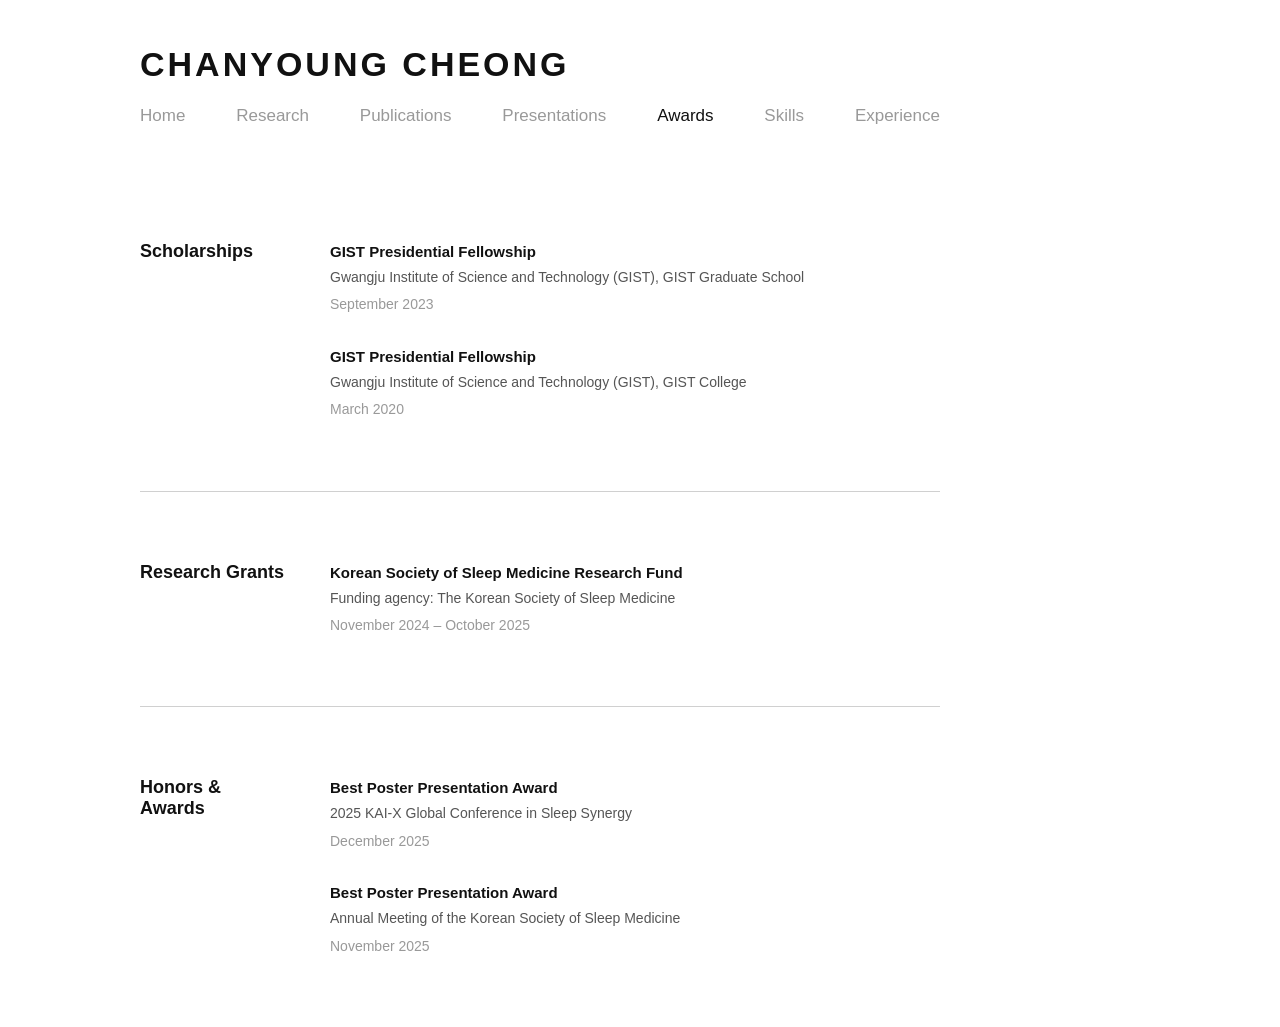
==== awards.html @ b1480b2e "awards typo" ====
<!DOCTYPE html>
<html lang="en">

<head>
    <meta charset="UTF-8">
    <meta name="color-scheme" content="light">
    <meta name="viewport" content="width=device-width, initial-scale=1.0">

    <title>Awards | Chanyoung Cheong</title>

    <link rel="stylesheet" href="css/style.css">
</head>

<body>

    <!-- =========================
         Navigation
    ========================== -->
    <header class="site-header">

        <div class="navbar">

            <a href="index.html" class="site-name">
                CHANYOUNG CHEONG
            </a>

            <nav class="nav-links">
                <a href="index.html">Home</a>
                <a href="research.html">Research</a>
                <a href="publications.html">Publications</a>
                <a href="presentations.html">Presentations</a>
                <a href="awards.html" class="active">Awards</a>
                <a href="skills.html">Skills</a>
                <a href="experience.html">Experience</a>
            </nav>

        </div>

    </header>


    <main class="awards-page">


        <!-- =========================
             Scholarships
        ========================== -->
        <section class="content-section">

            <div class="section-grid">

                <div class="section-title">
                    <h2>Scholarships</h2>
                </div>

                <div class="section-content">

                    <div class="award-list">

                        <div class="award-item">
                            <h3>
                                GIST Presidential Fellowship
                            </h3>

                            <p>
                                Gwangju Institute of Science and Technology (GIST),
                                GIST Graduate School
                            </p>

                            <p class="award-date">
                                September 2023
                            </p>
                        </div>


                        <div class="award-item">
                            <h3>
                                GIST Presidential Fellowship
                            </h3>

                            <p>
                                Gwangju Institute of Science and Technology (GIST),
                                GIST College
                            </p>

                            <p class="award-date">
                                March 2020
                            </p>
                        </div>

                    </div>

                </div>

            </div>

        </section>


        <!-- =========================
             Research Grants
        ========================== -->
        <section class="content-section">

            <div class="section-grid">

                <div class="section-title">
                    <h2>Research Grants</h2>
                </div>

                <div class="section-content">

                    <div class="award-list">

                        <div class="award-item">
                            <h3>
                                Korean Society of Sleep Medicine Research Fund
                            </h3>

                            <p>
                                Funding agency: The Korean Society of Sleep Medicine
                            </p>

                            <p class="award-date">
                                November 2024 – October 2025
                            </p>
                        </div>

                    </div>

                </div>

            </div>

        </section>


        <!-- =========================
             Honors & Awards
        ========================== -->
        <section class="content-section">

            <div class="section-grid">

                <div class="section-title">
                    <h2>Honors &amp; Awards</h2>
                </div>

                <div class="section-content">

                    <div class="award-list">

                        <div class="award-item">
                            <h3>
                                Best Poster Presentation Award
                            </h3>

                            <p>
                                2025 KAI-X Global Conference in Sleep Synergy
                            </p>

                            <p class="award-date">
                                December 2025
                            </p>
                        </div>


                        <div class="award-item">
                            <h3>
                                Best Poster Presentation Award
                            </h3>

                            <p>
                                Annual Meeting of the Korean Society of Sleep Medicine
                            </p>

                            <p class="award-date">
                                November 2025
                            </p>
                        </div>

                    </div>

                </div>

            </div>

        </section>


    </main>

</body>

</html>
---- css/style.css ----
/* =========================
   RESET
========================= */

* {
    margin: 0;
    padding: 0;
    box-sizing: border-box;
}

html {
    scroll-behavior: smooth;
    background-color: #fff;
    color-scheme: light;
}

body {
    font-family: Arial, Helvetica, sans-serif;
    color: #111;
    background-color: #fff;
}

a {
    color: inherit;
    text-decoration: none;
}


/* =========================
   GLOBAL VARIABLES
========================= */

:root {
    --page-width: 800px;
    --layout-width: 1000px;

    --desktop-side-gap: 40px;
    --tablet-side-gap: 25px;
    --mobile-side-gap: 20px;

    --divider: #d0d0d0;
    --text-gray: #555;
    --muted-gray: #999;
}


/* =========================
   SHARED PAGE ALIGNMENT

   Home / Research / Publications
   all use exactly the same
   left and right boundaries.
========================= */

.navbar,
.hero,
.content-section,
.research-section,
.research-category,
.publication-category,
.publication-year-section,
.manuscript-section {
    width: min(
        var(--page-width),
        calc(100% - 80px)
    );

    margin-left: max(
        var(--desktop-side-gap),
        calc((100% - var(--layout-width)) / 2)
    );

    margin-right: 0;
}


/* =========================
   HEADER
========================= */

.site-header {
    width: 100%;
}

.navbar {
    padding: 45px 0;

    display: flex;
    flex-direction: column;
    align-items: stretch;

    gap: 22px;
}

.site-name {
    font-size: 34px;
    font-weight: 700;
    letter-spacing: 3px;

    white-space: nowrap;

    align-self: flex-start;
}

.nav-links {
    width: 100%;

    display: flex;
    align-items: center;
    justify-content: space-between;

    gap: 18px;
}

.nav-links a {
    font-size: 17px;
    color: var(--muted-gray);

    transition: color 0.2s ease;
}

.nav-links a:hover,
.nav-links a.active {
    color: #111;
}


/* =========================
   HOME HERO
========================= */

.hero {
    margin-top: 50px;
}

.hero-image {
    width: 100%;
}

.hero-image img {
    width: 100%;
    height: auto;

    display: block;
}

.hero + .content-section {
    padding-top: 50px;
}


/* =========================
   HOME CONTENT
========================= */

.content-section {
    padding: 70px 0;

    border-bottom: 1px solid var(--divider);
}

.section-grid {
    display: grid;

    /*
       150px title
       40px gap
       remaining width = content
    */
    grid-template-columns: 150px minmax(0, 1fr);

    gap: 40px;
}

.section-title h2 {
    font-size: 18px;
    font-weight: 600;
    line-height: 1.15;
}

.section-content {
    width: 100%;
    min-width: 0;
}

.section-content p {
    margin-bottom: 15px;

    font-size: 14px;
    line-height: 1.6;

    color: var(--text-gray);
}

.section-content .lead {
    font-size: 19px;
    line-height: 1.5;

    color: #111;
}


/* =========================
   ABOUT
========================= */

.about-section .section-content p,
.about-section .section-content .lead {
    text-align: justify;
}


/* =========================
   TIMELINE
   Affiliations / Education /
   Research Experience
========================= */

.timeline-item {
    display: grid;

    grid-template-columns: 125px minmax(0, 1fr);

    gap: 25px;

    margin-bottom: 35px;
}

.timeline-item:last-child {
    margin-bottom: 0;
}

.timeline-year {
    font-size: 14px;
    line-height: 1.35;

    color: var(--muted-gray);

    white-space: nowrap;
}

.timeline-item h3 {
    font-size: 15px;
    font-weight: 600;

    margin-bottom: 3px;
}

.timeline-item p {
    margin: 0;
}

.education-detail {
    margin-top: 8px !important;

    color: #777 !important;
}


/* =========================
   PROFESSIONAL MEMBERSHIPS
========================= */

.membership-list {
    list-style: none;

    padding: 0;
    margin: 0;
}

.membership-list li {
    font-size: 15px;
    line-height: 1.6;

    color: #111;
}


/* =========================
   CONTACT
========================= */

.contact-section {
    border-bottom: none;
    padding-bottom: 60px;
}

.contact-list {
    display: flex;
    flex-direction: column;

    gap: 10px;
}

.contact-item {
    display: grid;

    grid-template-columns: 120px minmax(0, 1fr);

    gap: 25px;

    font-size: 14px;
    line-height: 1.6;
}

.contact-label {
    color: #111;
    font-weight: 600;
}

.contact-item a {
    color: var(--text-gray);
}

.contact-item a:hover {
    color: #111;

    text-decoration: underline;
}


/* =========================
   RESEARCH PAGE
========================= */

.research-page {
    padding-bottom: 120px;
}

.research-section {
    padding: 70px 0;

    border-bottom: 1px solid var(--divider);
}

.research-section:last-child {
    border-bottom: none;
}

.research-text {
    display: grid;

    /*
       150px title
       55px gap
       remaining width = body

       This keeps the right boundary
       fixed at exactly 800px.
    */
    grid-template-columns: 150px minmax(0, 1fr);

    gap: 55px;

    margin-bottom: 40px;
}

.research-description {
    width: 100%;
    min-width: 0;
}

.research-description p {
    margin-bottom: 14px;

    font-size: 14px;
    line-height: 1.7;

    color: var(--text-gray);

    text-align: justify;
}

.research-description p:last-child {
    margin-bottom: 0;
}

.research-image {
    width: 100%;
}

.research-image img {
    width: 100%;
    height: auto;

    display: block;
}


/* Optional placeholder
   for unfinished research figures
*/

.research-image-placeholder {
    width: 100%;
    aspect-ratio: 16 / 7;

    background: #eee;

    display: flex;
    align-items: center;
    justify-content: center;

    font-size: 14px;
    color: var(--muted-gray);
}


/* =========================
   RESEARCH CATEGORY HEADINGS
========================= */

.research-category {
    padding-top: 55px;
    padding-bottom: 10px;
}

.research-category h1 {
    font-size: 22px;
    font-weight: 600;

    line-height: 1.2;

    letter-spacing: 0.2px;
}

.previous-research-category {
    margin-top: 30px;

    padding-top: 55px;
}


/* =========================
   PUBLICATIONS PAGE
========================= */

.publications-page {
    padding-bottom: 120px;
}


/* =========================
   PUBLICATION CATEGORY
   Peer-Reviewed Articles /
   Conference Abstracts
========================= */

.publication-category {
    padding-top: 55px;
    padding-bottom: 20px;
}

.publication-category h1 {
    font-size: 22px;
    font-weight: 600;

    line-height: 1.2;
}


/* =========================
   PUBLICATION YEAR
========================= */

.publication-year-section {
    display: grid;

    /*
       Same geometry as Research:

       150px year
       55px gap
       remaining width = citations
    */
    grid-template-columns: 150px minmax(0, 1fr);

    gap: 55px;

    padding: 35px 0;

    border-bottom: 1px solid var(--divider);
}

.publication-year-section:last-child {
    border-bottom: none;
}

.publication-year h2 {
    font-size: 18px;
    font-weight: 600;

    line-height: 1.15;
}


/* =========================
   PUBLICATION ENTRIES
========================= */

.publication-list {
    min-width: 0;

    display: flex;
    flex-direction: column;

    gap: 18px;
}

.publication-item {
    font-size: 14px;
    line-height: 1.7;

    color: var(--text-gray);
}

.publication-item strong {
    font-weight: 700;
}

.publication-item em {
    color: #111;
}


/* DOI / external links */

.publication-item a {
    color: inherit;
}

.publication-item a:hover {
    color: #111;

    text-decoration: underline;
}


/* =========================
   MANUSCRIPT SECTION
   Currently unused,
   but retained for future use
========================= */

.manuscript-section {
    padding: 35px 0 70px;

    border-bottom: 1px solid var(--divider);
}

.restricted-access-link {
    display: inline-block;

    margin-top: 18px;

    font-size: 14px;
    font-weight: 600;

    border-bottom: 1px solid #111;
}


/* =========================
   TABLET
========================= */

@media (max-width: 900px) {

    /*
       All major page elements
       remain perfectly aligned.
    */

    .navbar,
    .hero,
    .content-section,
    .research-section,
    .research-category,
    .publication-category,
    .publication-year-section,
    .manuscript-section {
        width: calc(100% - 50px);

        margin-left: var(--tablet-side-gap);
        margin-right: 0;
    }


    .nav-links {
        flex-wrap: wrap;

        justify-content: flex-start;

        gap: 15px 22px;
    }

}


/* =========================
   MOBILE
========================= */

@media (max-width: 700px) {

    /*
       Shared mobile alignment
    */

    .navbar,
    .hero,
    .content-section,
    .research-section,
    .research-category,
    .publication-category,
    .publication-year-section,
    .manuscript-section {
        width: calc(100% - 40px);

        margin-left: var(--mobile-side-gap);
        margin-right: 0;
    }


    /* Header */

    .navbar {
        padding: 30px 0;

        gap: 18px;
    }

    .site-name {
        font-size: 24px;

        letter-spacing: 2px;
    }

    .nav-links {
        justify-content: flex-start;

        gap: 12px 18px;
    }

    .nav-links a {
        font-size: 13px;
    }


    /* Hero */

    .hero {
        margin-top: 30px;
    }


    /* Content */

    .content-section,
    .research-section {
        padding: 55px 0;
    }


    /* Home / Research grids */

    .section-grid,
    .research-text {
        grid-template-columns: 1fr;

        gap: 25px;
    }

    .research-text {
        margin-bottom: 30px;
    }


    /* Timeline */

    .timeline-item {
        grid-template-columns: 1fr;

        gap: 8px;
    }

    .timeline-year {
        white-space: normal;
    }


    /* Text alignment */

    .about-section .section-content p,
    .about-section .section-content .lead,
    .research-description p {
        text-align: left;
    }


    /* Contact */

    .contact-item {
        grid-template-columns: 1fr;

        gap: 2px;
    }


    /* Research */

    .research-category h1 {
        font-size: 20px;
    }

    .research-image-placeholder {
        aspect-ratio: 4 / 3;
    }


    /* Publications */

    .publication-category h1 {
        font-size: 20px;
    }

    .publication-year-section {
        grid-template-columns: 1fr;

        gap: 18px;

        padding: 30px 0;
    }

}

/* =========================
   AWARDS
========================= */

.award-list {
    display: flex;
    flex-direction: column;
    gap: 30px;
}

.awards-page .content-section:last-child {
    border-bottom: none;
}

.award-item h3 {
    font-size: 15px;
    font-weight: 600;
    line-height: 1.4;

    margin-bottom: 4px;
}

.award-item p {
    margin: 0;

    font-size: 14px;
    line-height: 1.6;

    color: var(--text-gray);
}

.award-date {
    margin-top: 5px !important;

    color: var(--muted-gray) !important;
}

/* =========================
   SKILLS
========================= */

.skills-presentation-list {
    list-style: none;
    margin: 0;
    padding: 0;

    font-size: 14px;
    line-height: 1.7;

    color: var(--text-gray);
}

.skills-presentation-list li {
    margin-bottom: 18px;
}

.skills-presentation-list li:last-child {
    margin-bottom: 0;
}

.skills-presentation-list strong {
    font-weight: 600;
    color: #111;
}

/* =========================
   EXPERIENCE
========================= */

.experience-list {
    display: flex;
    flex-direction: column;
    gap: 35px;
}

.experience-page .content-section:last-child {
    border-bottom: none;
}

.experience-item {
    display: grid;
    grid-template-columns: 125px minmax(0, 1fr);
    gap: 25px;
}

.experience-date {
    font-size: 14px;
    line-height: 1.35;
    color: var(--muted-gray);
    white-space: nowrap;
}

.experience-details {
    min-width: 0;
}

.experience-details h3 {
    font-size: 15px;
    font-weight: 600;
    line-height: 1.4;

    margin-bottom: 4px;
}

.experience-details p {
    margin: 0;

    font-size: 14px;
    line-height: 1.6;

    color: var(--text-gray);
}


/* =========================
   EXPERIENCE MOBILE
========================= */

@media (max-width: 700px) {

    .experience-item {
        grid-template-columns: 1fr;
        gap: 8px;
    }

    .experience-date {
        white-space: normal;
    }
}
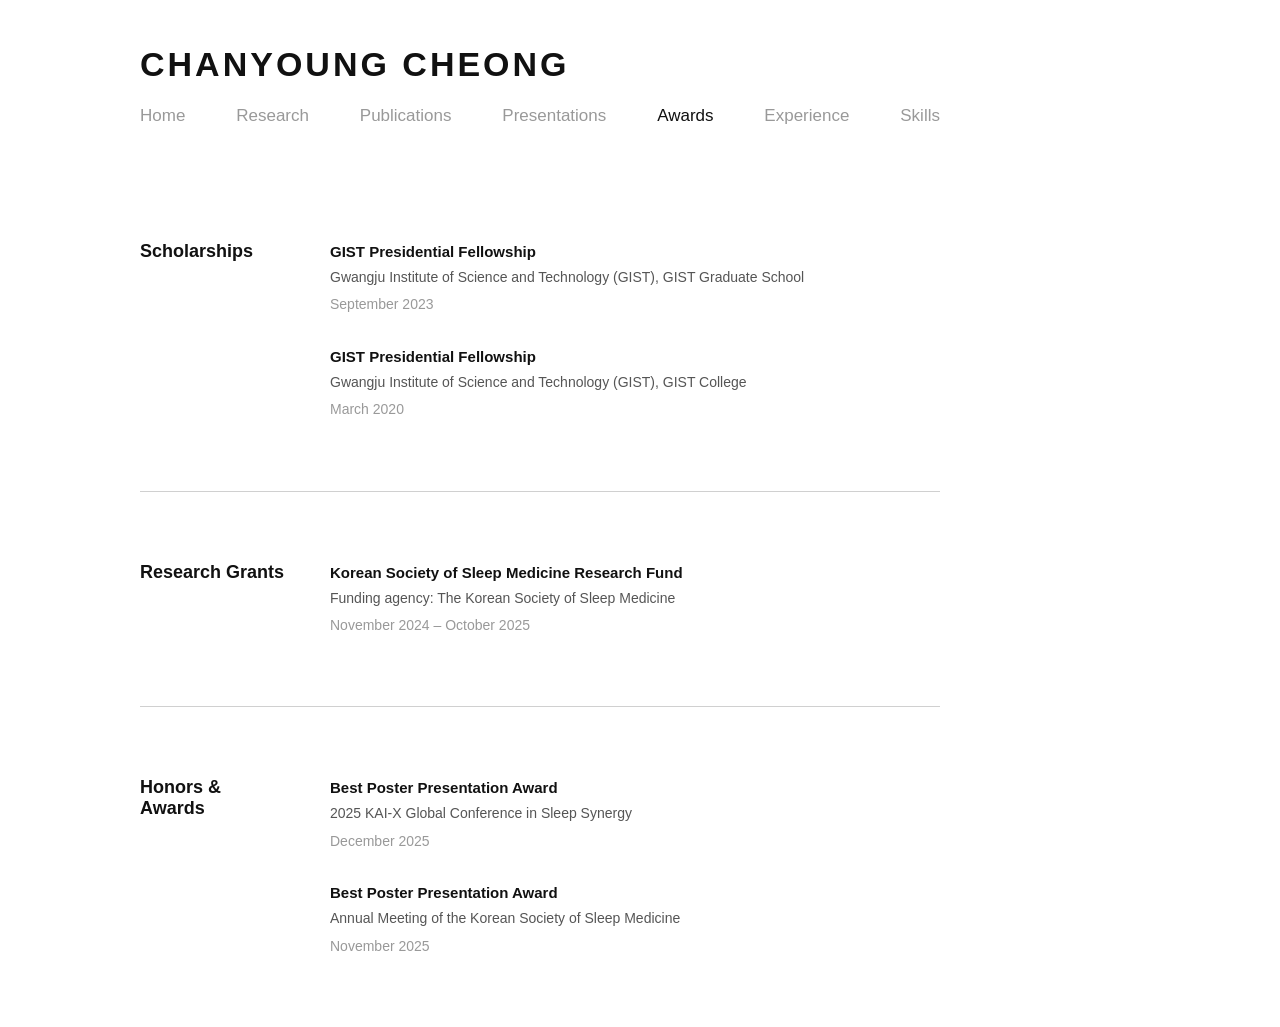
==== commit 00df4080: "nav rearrangement" ====
--- a/awards.html
+++ b/awards.html
@@ -30,8 +30,8 @@
                 <a href="publications.html">Publications</a>
                 <a href="presentations.html">Presentations</a>
                 <a href="awards.html" class="active">Awards</a>
+                <a href="experience.html">Experience</a>
                 <a href="skills.html">Skills</a>
-                <a href="experience.html">Experience</a>
             </nav>
 
         </div>
--- a/css/style.css
+++ b/css/style.css
@@ -256,6 +256,11 @@
     color: #777 !important;
 }
 
+.education-honor {
+    font-style: italic;
+    font-weight: 500;
+    color: #9a6f3a;
+}
 
 /* =========================
    PROFESSIONAL MEMBERSHIPS
@@ -799,67 +804,3 @@
     color: #111;
 }
 
-/* =========================
-   EXPERIENCE
-========================= */
-
-.experience-list {
-    display: flex;
-    flex-direction: column;
-    gap: 35px;
-}
-
-.experience-page .content-section:last-child {
-    border-bottom: none;
-}
-
-.experience-item {
-    display: grid;
-    grid-template-columns: 125px minmax(0, 1fr);
-    gap: 25px;
-}
-
-.experience-date {
-    font-size: 14px;
-    line-height: 1.35;
-    color: var(--muted-gray);
-    white-space: nowrap;
-}
-
-.experience-details {
-    min-width: 0;
-}
-
-.experience-details h3 {
-    font-size: 15px;
-    font-weight: 600;
-    line-height: 1.4;
-
-    margin-bottom: 4px;
-}
-
-.experience-details p {
-    margin: 0;
-
-    font-size: 14px;
-    line-height: 1.6;
-
-    color: var(--text-gray);
-}
-
-
-/* =========================
-   EXPERIENCE MOBILE
-========================= */
-
-@media (max-width: 700px) {
-
-    .experience-item {
-        grid-template-columns: 1fr;
-        gap: 8px;
-    }
-
-    .experience-date {
-        white-space: normal;
-    }
-}
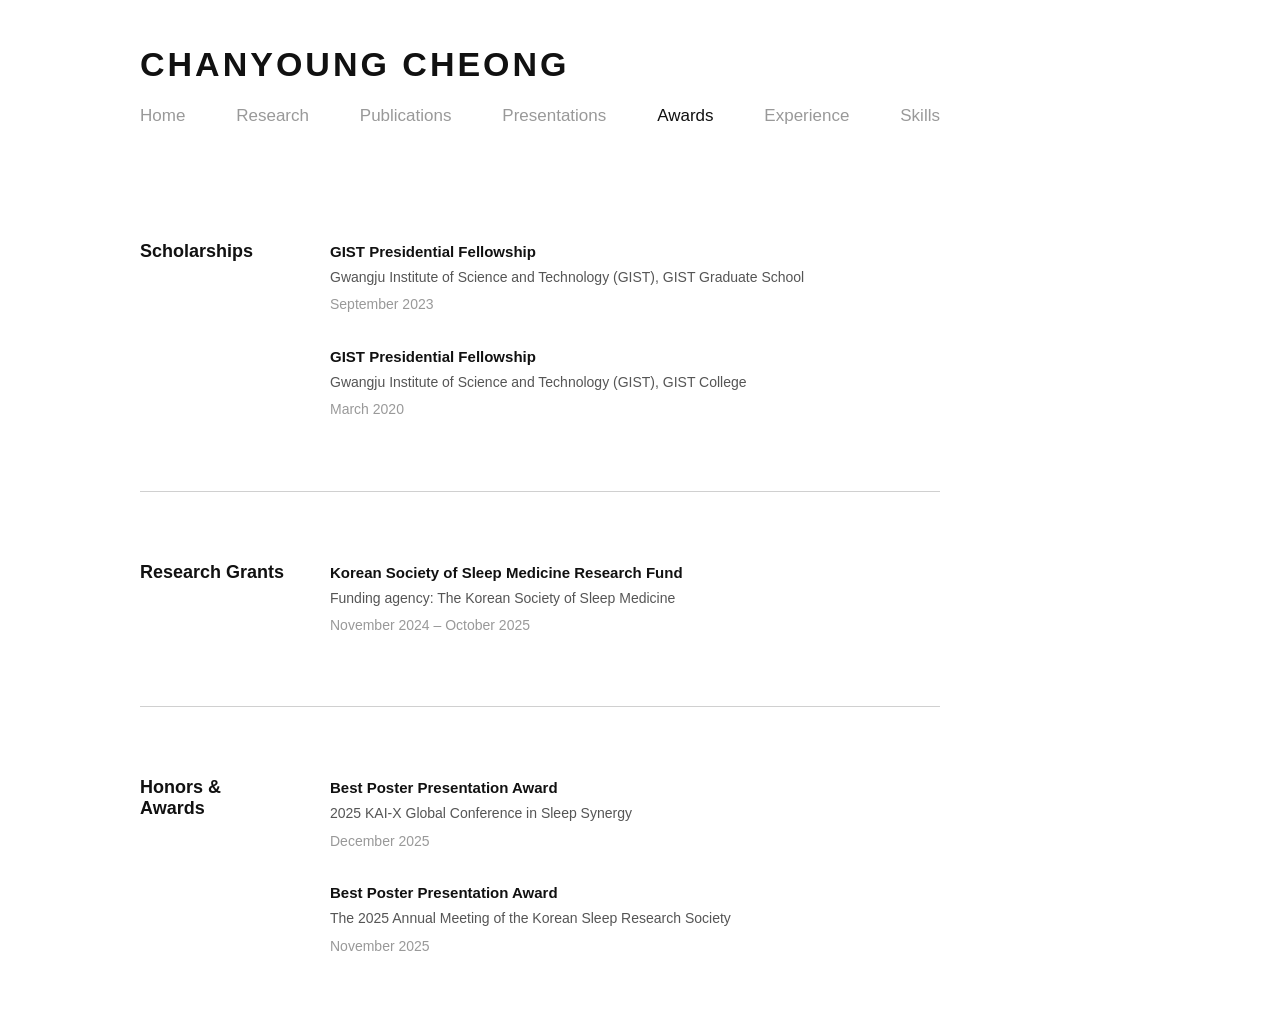
==== commit 86b103d4: "event accurate name" ====
--- a/awards.html
+++ b/awards.html
@@ -8,7 +8,7 @@
 
     <title>Awards | Chanyoung Cheong</title>
 
-    <link rel="stylesheet" href="css/style.css">
+    <link rel="stylesheet" href="css/style.css?v=5">
 </head>
 
 <body>
@@ -171,7 +171,7 @@
                             </h3>
 
                             <p>
-                                Annual Meeting of the Korean Society of Sleep Medicine
+                                The 2025 Annual Meeting of the Korean Sleep Research Society
                             </p>
 
                             <p class="award-date">
--- a/css/style.css
+++ b/css/style.css
@@ -268,7 +268,6 @@
 
 .membership-list {
     list-style: none;
-
     padding: 0;
     margin: 0;
 }
@@ -278,6 +277,14 @@
     line-height: 1.6;
 
     color: #111;
+}
+
+.section-content .membership-list {
+    list-style: none;
+    padding: 0;
+    margin: 0;
+    line-height: 1.9;
+    font-size: 14px;
 }
 
 
@@ -510,6 +517,10 @@
     flex-direction: column;
 
     gap: 18px;
+}
+
+.publications-content .publication-list {
+    gap: 24px;
 }
 
 .publication-item {
@@ -804,3 +815,24 @@
     color: #111;
 }
 
+/* =========================
+   PRESENTATIONS
+========================= */
+
+.presentation-date {
+    margin-top: 4px;
+    color: var(--muted-gray);
+}
+
+.presentation-item .publication-item {
+    margin: 0;
+    font-size: 15px;
+    line-height: 1.6;
+}
+
+.presentation-date {
+    margin: 4px 0 0;
+    font-size: 14px;
+    line-height: 1.5;
+    color: var(--muted-gray);
+}
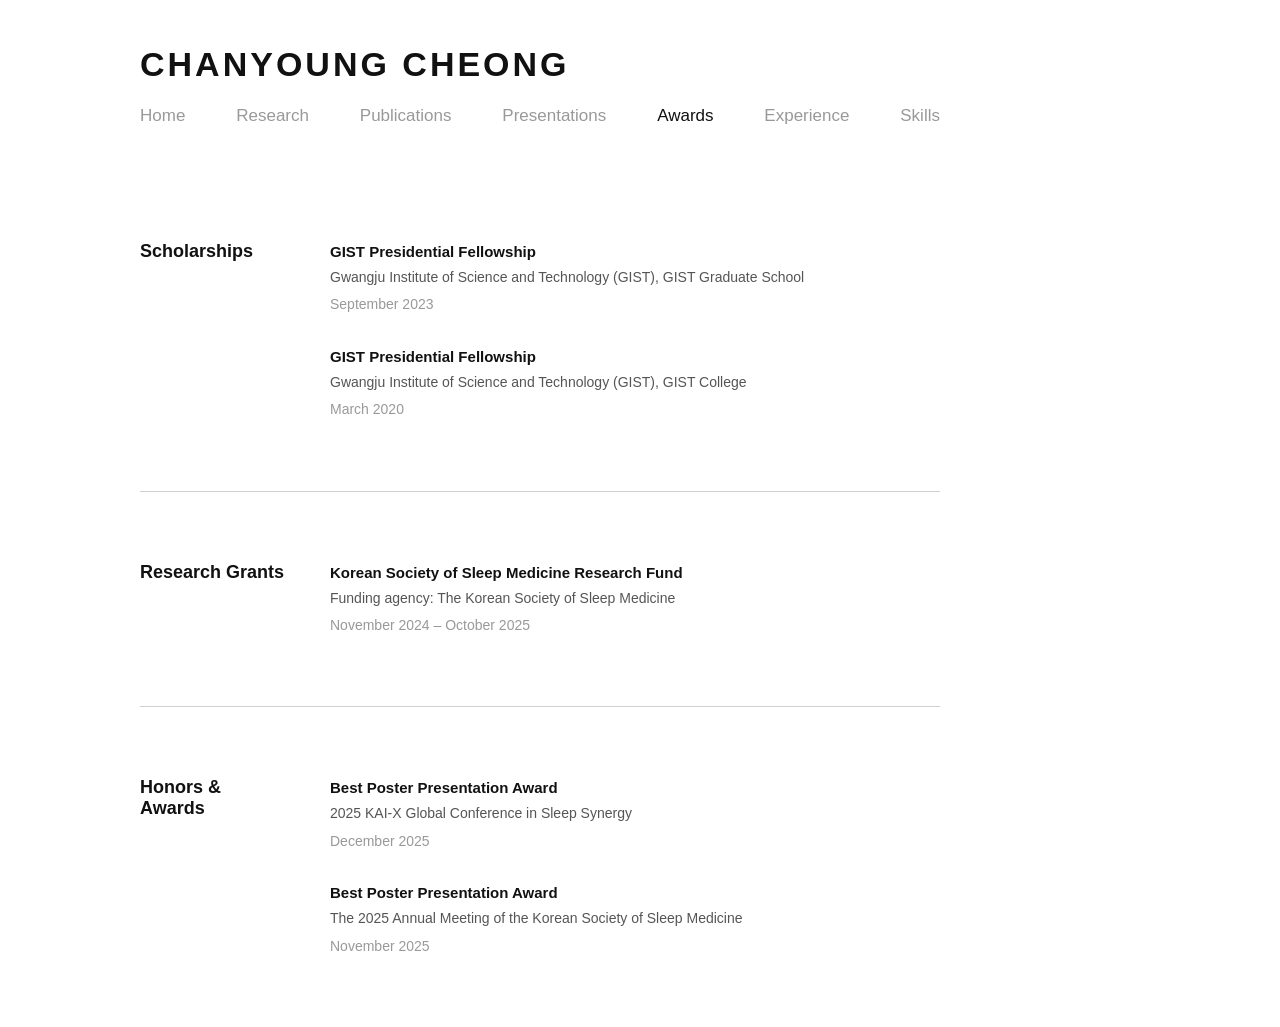
==== commit 712b8225: "KSSM KSRS confusion fixed" ====
--- a/awards.html
+++ b/awards.html
@@ -171,7 +171,7 @@
                             </h3>
 
                             <p>
-                                The 2025 Annual Meeting of the Korean Sleep Research Society
+                                The 2025 Annual Meeting of the Korean Society of Sleep Medicine
                             </p>
 
                             <p class="award-date">
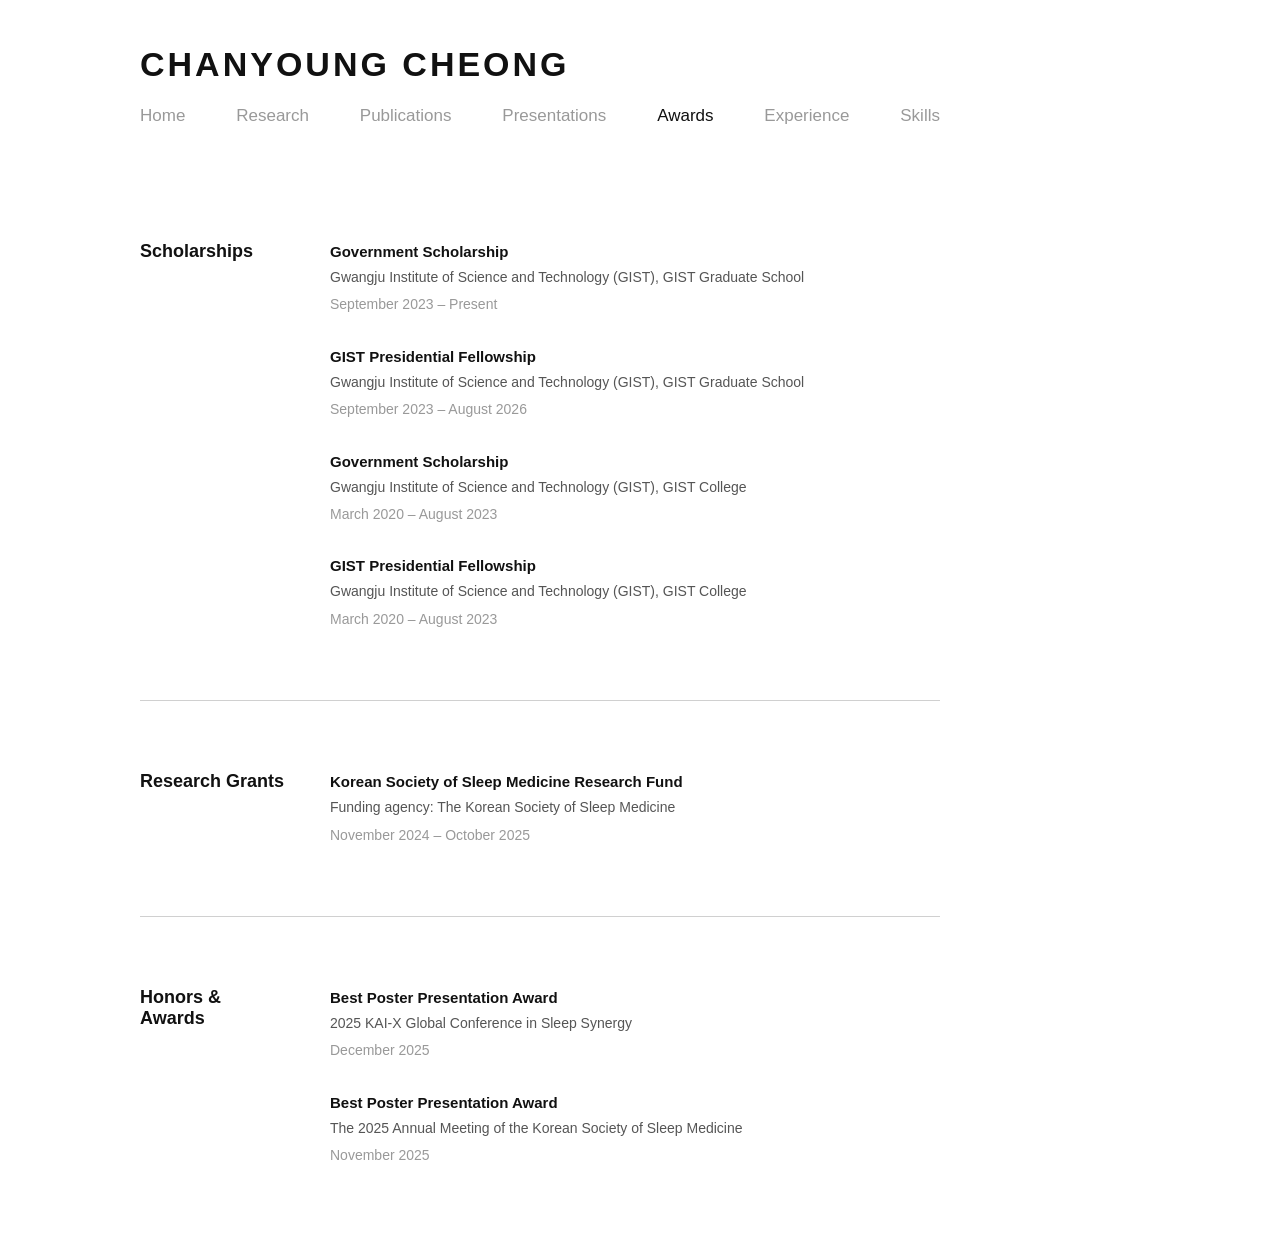
==== commit 4e429bbf: "Modify scholarship dates and details Updated award details for GIST Presidential Fellowship and Gove" ====
--- a/awards.html
+++ b/awards.html
@@ -46,54 +46,83 @@
              Scholarships
         ========================== -->
         <section class="content-section">
-
+        
             <div class="section-grid">
-
+        
                 <div class="section-title">
                     <h2>Scholarships</h2>
                 </div>
-
+        
                 <div class="section-content">
-
+        
                     <div class="award-list">
-
+        
+                        <div class="award-item">
+                            <h3>
+                                Government Scholarship
+                            </h3>
+        
+                            <p>
+                                Gwangju Institute of Science and Technology (GIST),
+                                GIST Graduate School
+                            </p>
+        
+                            <p class="award-date">
+                                September 2023 – Present
+                            </p>
+                        </div>
+        
                         <div class="award-item">
                             <h3>
                                 GIST Presidential Fellowship
                             </h3>
-
+        
                             <p>
                                 Gwangju Institute of Science and Technology (GIST),
                                 GIST Graduate School
                             </p>
-
-                            <p class="award-date">
-                                September 2023
-                            </p>
-                        </div>
-
-
+        
+                            <p class="award-date">
+                                September 2023 – August 2026
+                            </p>
+                        </div>
+        
+                        <div class="award-item">
+                            <h3>
+                                Government Scholarship
+                            </h3>
+        
+                            <p>
+                                Gwangju Institute of Science and Technology (GIST),
+                                GIST College
+                            </p>
+        
+                            <p class="award-date">
+                                March 2020 – August 2023
+                            </p>
+                        </div>
+        
                         <div class="award-item">
                             <h3>
                                 GIST Presidential Fellowship
                             </h3>
-
+        
                             <p>
                                 Gwangju Institute of Science and Technology (GIST),
                                 GIST College
                             </p>
-
-                            <p class="award-date">
-                                March 2020
-                            </p>
-                        </div>
-
+        
+                            <p class="award-date">
+                                March 2020 – August 2023
+                            </p>
+                        </div>
+        
                     </div>
-
-                </div>
-
+        
+                </div>
+        
             </div>
-
+        
         </section>
 
 
@@ -192,4 +221,4 @@
 
 </body>
 
-</html>+</html>
--- a/css/style.css
+++ b/css/style.css
@@ -199,6 +199,14 @@
     color: #111;
 }
 
+.plain-link {
+    color: inherit;
+    text-decoration: none;
+}
+
+.plain-link:hover {
+    text-decoration: underline;
+}
 
 /* =========================
    ABOUT
@@ -470,6 +478,12 @@
     line-height: 1.2;
 }
 
+.publication-note {
+    margin-top: 6px;
+    margin-bottom: 0;
+    font-size: 14px;
+    color: var(--muted-gray);
+}
 
 /* =========================
    PUBLICATION YEAR
@@ -835,4 +849,4 @@
     font-size: 14px;
     line-height: 1.5;
     color: var(--muted-gray);
-}+}
